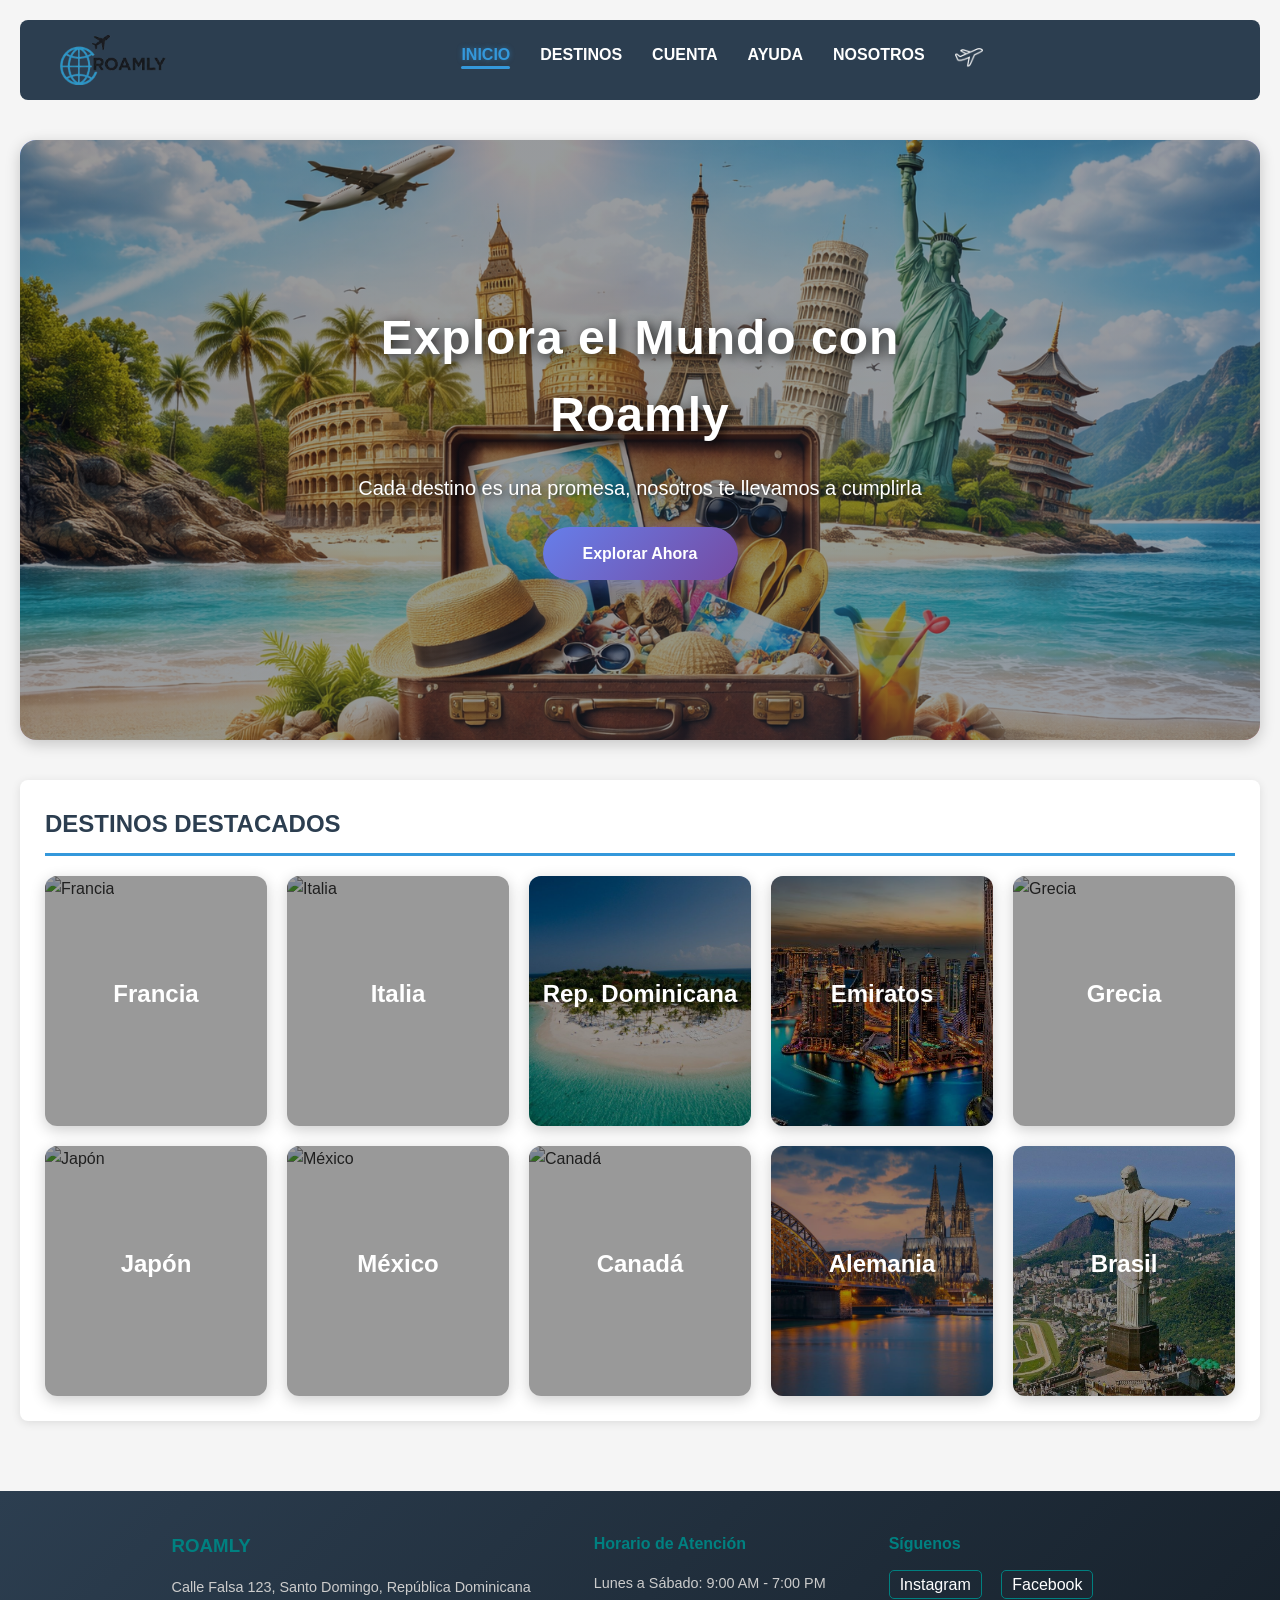
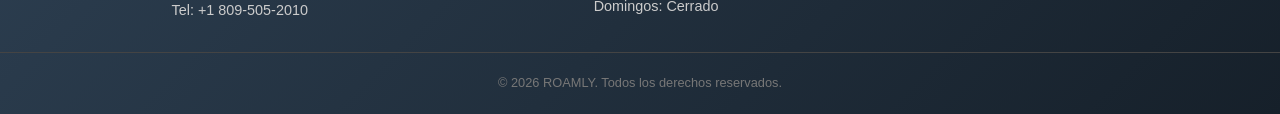
==== index.html @ 63ed26eb "Fix: renamed Index.html to index.html for GitHub Pages" ====
<!DOCTYPE HTML>
<HTML lang="ES">
    <HEAD>
        <META charset="UTF-8">
        <link rel="stylesheet" href="Style.css">
        <title>Roamly.com</title>
        
    </HEAD>

    <body>
        <div class="container">
            <!-- CONTENIDO PRINCIPAL -->
            <main class="main-content">
                <!-- MENÚ HORIZONTAL CON LOGO -->
                <nav class="site-nav">
                    <div class="nav-container">
                        <div class="logo-nav">
                            <img src="IMAGES/ROAMLY.png" alt="logo" class="logo-nav-img">
                        </div>
                        <ul>
                            <li><a href="index.html">Inicio</a></li>
                            <li><a href="Destinos.html">Destinos</a></li>
                            <li><a href="Cuenta.html">Cuenta</a></li>
                            <li><a href="Ayuda.html">Ayuda</a></li>
                            <li><a href="Nosotros.html">Nosotros</a></li>
                            <li class="nav-trips">
                                <a href="MisViajes.html" title="Mis Viajes"><img src="IMAGES/Avion.png" alt="Mis Viajes" class="airplane-icon"></a>
                                <span class="notification-dot" id="notificationDot"></span>
                            </li>
                        </ul>
                    </div>
                </nav>

                <!-- VIDEO DE FONDO -->
                <div class="video-background">
                    <div class="video-overlay"></div>
                    <div class="video-content">
                        <h1>Explora el Mundo con Roamly</h1>
                        <p>Cada destino es una promesa, nosotros te llevamos a cumplirla</p>
                        <a href="Destinos.html" class="cta-button">Explorar Ahora</a>
                    </div>
                </div>

                <!-- DESTINOS DESTACADOS -->
                <section class="section">
                    <h2>DESTINOS DESTACADOS</h2>
                    <div class="gallery destinations-gallery">
                        <div class="destination-card" data-pais="Francia" data-imagen="IMAGES PAISES/francia.jpeg">
                            <img src="IMAGES PAISES/francia.jpeg" alt="Francia">
                            <div class="destination-overlay">
                                <h3>Francia</h3>
                            </div>
                        </div>
                        <div class="destination-card" data-pais="Italia" data-imagen="IMAGES PAISES/italia.jpeg">
                            <img src="IMAGES PAISES/italia.jpeg" alt="Italia">
                            <div class="destination-overlay">
                                <h3>Italia</h3>
                            </div>
                        </div>
                        <div class="destination-card" data-pais="República Dominicana" data-imagen="IMAGES PAISES/rep-dom.jpeg">
                            <img src="IMAGES PAISES/REP DOM.jpeg" alt="República Dominicana">
                            <div class="destination-overlay">
                                <h3>Rep. Dominicana</h3>
                            </div>
                        </div>
                        <div class="destination-card" data-pais="Emiratos Árabes Unidos" data-imagen="IMAGES PAISES/emiratos-arabes.jpeg">
                            <img src="IMAGES PAISES/EMIRATOS ARABES.jpeg" alt="Emiratos Árabes Unidos">
                            <div class="destination-overlay">
                                <h3>Emiratos</h3>
                            </div>
                        </div>
                        <div class="destination-card" data-pais="Grecia" data-imagen="IMAGES PAISES/grecia.jpeg">
                            <img src="IMAGES PAISES/grecia.jpeg" alt="Grecia">
                            <div class="destination-overlay">
                                <h3>Grecia</h3>
                            </div>
                        </div>
                        <div class="destination-card" data-pais="Japón" data-imagen="IMAGES PAISES/japon.jpeg">
                            <img src="IMAGES PAISES/japon.jpeg" alt="Japón">
                            <div class="destination-overlay">
                                <h3>Japón</h3>
                            </div>
                        </div>
                        <div class="destination-card" data-pais="México" data-imagen="IMAGES PAISES/mexico.jpeg">
                            <img src="IMAGES PAISES/mexico.jpeg" alt="México">
                            <div class="destination-overlay">
                                <h3>México</h3>
                            </div>
                        </div>
                        <div class="destination-card" data-pais="Canadá" data-imagen="IMAGES PAISES/canada.jpeg">
                            <img src="IMAGES PAISES/canada.jpeg" alt="Canadá">
                            <div class="destination-overlay">
                                <h3>Canadá</h3>
                            </div>
                        </div>
                        <div class="destination-card" data-pais="Alemania" data-imagen="IMAGES PAISES/ALEMANIA.jpeg">
                            <img src="IMAGES PAISES/ALEMANIA.jpeg" alt="Alemania">
                            <div class="destination-overlay">
                                <h3>Alemania</h3>
                            </div>
                        </div>
                        <div class="destination-card" data-pais="Brasil" data-imagen="IMAGES PAISES/BRASIL.jpeg">
                            <img src="IMAGES PAISES/BRASIL.jpeg" alt="Brasil">
                            <div class="destination-overlay">
                                <h3>Brasil</h3>
                            </div>
                        </div>
                    </div>
                </section>

                

            </main>
        </div>

        <!-- FOOTER -->
        <footer class="pie-pagina">
            <div class="footer-contenido">
                <div class="info-contacto">
                    <h3>ROAMLY</h3>
                    <p>Calle Falsa 123, Santo Domingo, República Dominicana</p>
                    <p>Tel: +1 809-505-2010</p>
                </div>
                
                <div class="horario">
                    <h4>Horario de Atención</h4>
                    <p>Lunes a Sábado: 9:00 AM - 7:00 PM</p>
                    <p>Domingos: Cerrado</p>
                </div>

                <div class="redes">
                    <h4>Síguenos</h4>
                    <a href="#">Instagram</a>
                    <a href="#">Facebook</a>
                </div>
            </div>
            <div class="copyright">
                <p>&copy; 2026 ROAMLY. Todos los derechos reservados.</p>
            </div>
        </footer>

        <!-- Modal para seleccionar origen, fecha y personas -->
        <div class="modal" id="cityModal" aria-hidden="true">
            <div class="modal-content" role="dialog" aria-modal="true" aria-labelledby="modalTitle">
                <div class="modal-header">
                    <h2 id="modalTitle">Seleccionar viaje</h2>
                    <span class="close" id="modalClose" aria-label="Cerrar">&times;</span>
                </div>
                <div class="modal-body">
                    <form id="tripForm" class="support-form">
                        <div class="form-group">
                            <label for="destination">Destino</label>
                            <input type="text" id="destination" name="destination" readonly>
                        </div>

                        <div class="form-group">
                            <label for="origin">Desde (origen)</label>
                            <input type="text" id="origin" name="origin" placeholder="Ciudad de salida" required>
                        </div>

                        <div class="form-group">
                            <label for="date">Fecha</label>
                            <input type="date" id="date" name="date" required>
                        </div>

                        <div class="form-group">
                            <label for="people">Personas</label>
                            <input type="number" id="people" name="people" min="1" value="1" required>
                        </div>
                        <div class="form-group">
                            <label>Precio estimado</label>
                            <div id="pricePreview" class="price-preview"></div>
                        </div>

                        <div style="display:flex;gap:12px;justify-content:flex-end;margin-top:18px;">
                            <button type="button" class="support-btn" id="confirmTrip">Confirmar</button>
                            <button type="button" class="support-btn" id="cancelTrip" style="background:#bdc3c7;color:#111;">Cancelar</button>
                        </div>
                    </form>
                </div>
            </div>
        </div>

        <script src="notifications.js"></script>

<script src="script.js"></script>

    </body>
</HTML>
---- Style.css ----
/* RESETEO Y ESTILOS GENERALES */
* {
    margin: 0;
    padding: 0;
    box-sizing: border-box;
}

body {
    font-family: 'Segoe UI', Tahoma, Geneva, Verdana, sans-serif;
    background-color: #f5f5f5;
    color: #333;
    line-height: 1.6;
}

/* CONTENEDOR PRINCIPAL CON LAYOUT DE GRID */
.container {
    display: grid;
    grid-template-columns: 1fr;
    gap: 20px;
    padding: 20px;
    max-width: 1400px;
    margin: 0 auto;
}

/* BARRA DE NAVEGACIÓN SUPERIOR */
.site-nav {
    background-color: #2c3e50;
    padding: 15px 20px;
    margin-bottom: 20px;
    border-radius: 8px;
    grid-column: 1;
    order: -1;
}

.nav-container {
    display: flex;
    align-items: center;
    justify-content: space-between;
    gap: 30px;
    max-width: 1400px;
    margin: 0 auto;
}

.logo-nav {
    display: flex;
    align-items: center;
    flex-shrink: 0;
}

.logo-nav-img {
    height: 50px;
    width: auto;
    transition: transform 0.3s ease;
}

.logo-nav-img:hover {
    transform: scale(1.1);
}

.site-nav ul {
    list-style: none;
    display: flex;
    justify-content: center;
    flex-wrap: wrap;
    gap: 30px;
    flex: 1;
    margin: 0;
}

.site-nav a {
    color: white;
    text-decoration: none;
    font-weight: 600;
    font-size: 16px;
    transition: color 0.3s ease, text-shadow 0.3s ease;
    text-transform: uppercase;
}

.site-nav a:hover,
.site-nav a.active {
    color: #3498db;
    text-shadow: 0 0 5px rgba(52, 152, 219, 0.5);
}

.site-nav a.active {
    position: relative;
}

.site-nav a.active::after {
    content: '';
    position: absolute;
    left: 0;
    right: 0;
    bottom: -6px;
    height: 3px;
    background: #3498db;
    border-radius: 2px;
}

.site-nav a:hover {
    color: #3498db;
    text-shadow: 0 0 5px rgba(52, 152, 219, 0.5);
}


/* CARROUSEL DE DESTINOS*/
.carrusel {
  width: 100%;
  height: 350px;
  overflow: hidden;
  border-radius: 12px;
}

.carrusel-container {
  display: flex;
  width: 100%;
  height: 100%;
  transition: transform 0.1s ease-in-out;
}

.carrusel-container img {
  width: 100%;
  height: 100%;
  object-fit: cover;
  flex: 0 0 100%;
}

.carrusel-controls {
  position: absolute;
  top: 50%;
  transform: translateY(-50%);
  width: 100%;
  display: flex;
  justify-content: space-between;
  padding: 0 20px;
}

.carrusel-controls button {
  background-color: rgba(0, 0, 0, 0.5);
  color: #fff;
  border: none;
  border-radius: 50%;
  width: 40px;
  height: 40px;
  display: flex;
  justify-content: center;
  align-items: center;
  cursor: pointer;
  transition: background-color 0.3s ease;
}

.carrusel-controls button:hover {
  background-color: rgba(0, 0, 0, 0.7);
}

/* CONTENIDO PRINCIPAL */
.main-content {
    display: flex;
    flex-direction: column;
    gap: 20px;
}

/* SECCIONES */
.section {
    background-color: white;
    padding: 25px;
    border-radius: 8px;
    box-shadow: 0 2px 10px rgba(0, 0, 0, 0.1);
}

.section h2 {
    color: #2c3e50;
    margin-bottom: 20px;
    font-size: 24px;
    border-bottom: 3px solid #3498db;
    padding-bottom: 10px;
}

.section h3 {
    color: #2c3e50;
    margin-bottom: 15px;
    font-size: 18px;
}

.section-description {
    color: #7f8c8d;
    font-size: 15px;
    margin-bottom: 20px;
    font-style: italic;
}

/* GALERÍA DE IMÁGENES */
.gallery {
    display: grid;
    grid-template-columns: repeat(auto-fit, minmax(280px, 1fr));
    gap: 20px;
    margin-top: 15px;
}

.gallery-item {
    width: 100%;
    height: 300px;
    object-fit: cover;
    background-color: #f9f9f9;
    border-radius: 16px;
    transition: all 0.3s ease;
    cursor: pointer;
    box-shadow: 0 2px 8px rgba(0, 0, 0, 0.15);
    position: relative;
}

.gallery-item:hover {
    object-fit: contain;
    transform: scale(1.08);
    box-shadow: 0 10px 30px rgba(52, 152, 219, 0.5);
    z-index: 10;
}


/* FOOTER */
.footer {
    background: linear-gradient(135deg, #1a252f 0%, #2c3e50 50%, #16202a 100%);
    color: white;
    padding: 60px 20px 0;
    margin-top: 60px;
    border-top: 4px solid #3498db;
    position: relative;
    overflow: hidden;
}

.footer::before {
    content: '';
    position: absolute;
    top: 0;
    left: 0;
    right: 0;
    bottom: 0;
    background: radial-gradient(circle at 20% 50%, rgba(52, 152, 219, 0.1) 0%, transparent 50%),
                radial-gradient(circle at 80% 80%, rgba(46, 204, 113, 0.1) 0%, transparent 50%);
    pointer-events: none;
}

.footer-content {
    display: grid;
    grid-template-columns: repeat(auto-fit, minmax(250px, 1fr));
    gap: 40px;
    max-width: 1400px;
    margin: 0 auto 40px;
    position: relative;
    z-index: 1;
}

.footer-section {
    padding: 20px 0;
}

.footer-section h3 {
    font-size: 18px;
    margin-bottom: 20px;
    color: #3498db;
    font-weight: 700;
    text-transform: uppercase;
    letter-spacing: 1px;
    position: relative;
    padding-bottom: 12px;
}

.footer-section h3::after {
    content: '';
    position: absolute;
    bottom: 0;
    left: 0;
    width: 40px;
    height: 3px;
    background: linear-gradient(90deg, #3498db, #2ecc71);
    border-radius: 2px;
}

.footer-section p {
    color: #bdc3c7;
    font-size: 14px;
    line-height: 1.8;
    margin-bottom: 12px;
    transition: color 0.3s ease;
}

.footer-section p:hover {
    color: #ecf0f1;
}

.footer-section a {
    color: #3498db;
    text-decoration: none;
    font-weight: 600;
    transition: all 0.3s ease;
}

.footer-section a:hover {
    color: #2ecc71;
    text-shadow: 0 0 10px rgba(46, 204, 113, 0.5);
    transform: translateX(5px);
}

.footer-section ul {
    list-style: none;
}

.footer-section ul li {
    margin-bottom: 12px;
    padding-left: 20px;
    position: relative;
}

.footer-section ul li::before {
    content: '▸';
    position: absolute;
    left: 0;
    color: #3498db;
    font-size: 16px;
    transition: all 0.3s ease;
}

.footer-section ul li:hover::before {
    color: #2ecc71;
    transform: translateX(3px);
}

.footer-section ul li a {
    display: block;
}

/* REDES SOCIALES */
.social-links {
    display: flex;
    gap: 15px;
    flex-wrap: wrap;
}

.social-icon {
    display: inline-flex;
    align-items: center;
    justify-content: center;
    width: 40px;
    height: 40px;
    background: linear-gradient(135deg, #3498db, #2980b9);
    color: white;
    border-radius: 50%;
    text-decoration: none;
    font-weight: bold;
    font-size: 16px;
    transition: all 0.3s ease;
    box-shadow: 0 4px 15px rgba(52, 152, 219, 0.3);
}

.social-icon:hover {
    background: linear-gradient(135deg, #2ecc71, #27ae60);
    transform: translateY(-5px) rotate(10deg);
    box-shadow: 0 6px 20px rgba(46, 204, 113, 0.4);
}

/* FOOTER BOTTOM */
.footer-bottom {
    background-color: rgba(0, 0, 0, 0.3);
    padding: 25px 20px;
    text-align: center;
    border-top: 1px solid rgba(52, 152, 219, 0.3);
    position: relative;
    z-index: 1;
}

.footer-bottom p {
    color: #bdc3c7;
    font-size: 14px;
    margin: 0;
    letter-spacing: 0.5px;
}

.footer-bottom p::before {
    content: '© ';
}

/* RESPONSIVE FOOTER */
@media (max-width: 768px) {
    .footer {
        padding: 40px 15px 0;
    }

    .footer-content {
        grid-template-columns: 1fr;
        gap: 30px;
    }

}

/* FOOTER ADDITIONS */
.footer-logo {
    height: 60px;
    margin-bottom: 12px;
}

.subscribe form {
    display: flex;
    gap: 8px;
    flex-wrap: wrap;
}

.subscribe input[type=email] {
    flex: 1;
    padding: 8px 12px;
    border-radius: 4px;
    border: none;
    font-size: 14px;
}

.subscribe-btn {
    background: #3498db;
    color: #fff;
    padding: 8px 16px;
    border: none;
    border-radius: 4px;
    cursor: pointer;
    transition: background 0.3s ease;
    font-size: 14px;
}

.subscribe-btn:hover {
    background: #2ecc71;
}

/* pie-pagina styles (nuevo footer) */
.pie-pagina {
    /* tono acorde con la paleta principal (navy/azul grisáceo) */
    background: linear-gradient(135deg, #2c3e50 0%, #16202a 100%);
    color: #fff;
    padding: 40px 0 20px 0;
    margin-top: 50px;
}

.footer-contenido {
    display: flex;
    justify-content: space-around;
    flex-wrap: wrap;
    max-width: 1000px;
    margin: auto;
}

.footer-contenido h3, .footer-contenido h4 {
    color: #008080;
    margin-bottom: 15px;
}

.footer-contenido p {
    font-size: 0.9rem;
    color: #ccc;
}

.redes a {
    color: #fff;
    text-decoration: none;
    margin-right: 15px;
    border: 1px solid #008080;
    padding: 5px 10px;
    border-radius: 5px;
    transition: 0.3s;
}

.redes a:hover {
    background-color: #008080;
}

.copyright {
    text-align: center;
    border-top: 1px solid #444;
    margin-top: 30px;
    padding-top: 20px;
    font-size: 0.8rem;
    color: #777;
}

    .footer-section {
        text-align: center;
    }

    .footer-section h3::after {
        left: 50%;
        transform: translateX(-50%);
    }

    .footer-section ul li {
        padding-left: 0;
    }

    .footer-section ul li::before {
        display: none;
    }

    .social-links {
        justify-content: center;
    }

    .footer-bottom {
        padding: 20px 15px;
    }

/* modernizar Nosotros */
.about-content {
    display: flex;
    gap: 30px;
    align-items: center;
    flex-wrap: wrap;
    margin-top: 20px;
}
.about-text {
    flex: 1 1 400px;
}
.about-image img {
    width: 80%;
    max-width: 300px;
    border-radius: 12px;
    box-shadow: 0 4px 15px rgba(0,0,0,0.2);
}

.mission-grid {
    display: grid;
    grid-template-columns: repeat(auto-fit,minmax(220px,1fr));
    gap: 20px;
    margin-top: 20px;
}
.mission-card {
    background: #fff;
    padding: 20px;
    border-radius: 8px;
    box-shadow: 0 2px 10px rgba(0,0,0,0.1);
    text-align: center;
}
.mission-card h3 {
    color: #2c3e50;
    margin-bottom: 10px;
}

.team-grid {
    display: grid;
    grid-template-columns: repeat(auto-fit,minmax(180px,1fr));
    gap: 30px;
    margin-top: 20px;
}
.team-member {
    text-align: center;
}
.team-member img {
    width: 140px;
    height: 140px;
    object-fit: cover;
    border-radius: 50%;
    margin-bottom: 10px;
    box-shadow: 0 4px 12px rgba(0,0,0,0.2);
}
.team-member h4 {
    margin-bottom: 4px;
    color: #2c3e50;
}
.team-member p {
    font-size: 14px;
    color: #7f8c8d;
}

/* búsqueda de destinos */
.search-container {
    position: relative;
    margin-right: 20px;
    flex: 0.8;
}

#countrySearch {
    width: 100%;
    padding: 12px 18px;
    border-radius: 8px;
    border: 2px solid #3498db;
    font-size: 15px;
    background-color: white;
    color: #2c3e50;
    transition: all 0.3s ease;
    box-shadow: 0 2px 8px rgba(52, 152, 219, 0.15);
    font-weight: 500;
}

#countrySearch:focus {
    outline: none;
    border-color: #2980b9;
    box-shadow: 0 4px 15px rgba(52, 152, 219, 0.3);
    background-color: #f8fbff;
}

#countrySearch::placeholder {
    color: #95a5a6;
    font-weight: 400;
}

#suggestions {
    position: absolute;
    top: 100%;
    left: 0;
    right: 0;
    background: white;
    border: 2px solid #3498db;
    border-top: none;
    border-radius: 0 0 8px 8px;
    max-height: 250px;
    overflow-y: auto;
    z-index: 1000;
    display: none;
    box-shadow: 0 4px 12px rgba(52, 152, 219, 0.2);
}
#suggestions div {
    padding: 12px 18px;
    cursor: pointer;
    transition: background-color 0.2s ease;
    color: #2c3e50;
    font-weight: 500;
    border-bottom: 1px solid #ecf0f1;
}
#suggestions div:last-child {
    border-bottom: none;
}
#suggestions div:hover {
    background: #e8f4ff;
    color: #2980b9;
}

/* CARRUSEL */
.carousel {
    position: relative;
    width: 100%;
    margin-bottom: 20px;
    border-radius: 16px;
    overflow: hidden;
    box-shadow: 0 2px 10px rgba(0, 0, 0, 0.1);
    background-color: #000;
}

.carousel-container {
    position: relative;
    width: 100%;
    height: 400px;
    display: flex;
    align-items: center;
    justify-content: center;
}

.carousel-item {
    display: none;
    width: 100%;
    height: 100%;
    object-fit: cover;
    animation: fadeIn 0.5s;
}

.carousel-item.active {
    display: block;
}

@keyframes fadeIn {
    from {
        opacity: 0;
    }
    to {
        opacity: 1;
    }
}

.carousel-btn {
    position: absolute;
    top: 50%;
    transform: translateY(-50%);
    background-color: rgba(0, 0, 0, 0.5);
    color: white;
    border: none;
    padding: 12px 18px;
    font-size: 24px;
    cursor: pointer;
    border-radius: 4px;
    z-index: 10;
    transition: background-color 0.3s;
}

.carousel-btn:hover {
    background-color: rgba(0, 0, 0, 0.8);
}

.carousel-btn.prev {
    left: 10px;
}

.carousel-btn.next {
    right: 10px;
}

.carousel-dots {
    position: absolute;
    bottom: 15px;
    left: 50%;
    transform: translateX(-50%);
    display: flex;
    gap: 10px;
    z-index: 10;
}

.dot {
    width: 12px;
    height: 12px;
    border-radius: 50%;
    background-color: rgba(255, 255, 255, 0.5);
    cursor: pointer;
    transition: background-color 0.3s;
}

.dot.active {
    background-color: rgba(255, 255, 255, 1);
}

/* RESPONSIVE */
@media (max-width: 1024px) {
    .container {
        grid-template-columns: 1fr;
        gap: 15px;
    }

    .sidebar-left,
    .sidebar-right {
        position: static;
        margin-bottom: 20px;
    }

    .site-nav {
        grid-column: auto;
    }

    .site-nav ul {
        flex-direction: column;
        gap: 10px;
    }

    .site-nav a {
        display: block;
        text-align: center;
        padding: 10px 0;
    }
}

@media (max-width: 768px) {
    .gallery {
        grid-template-columns: 1fr;
    }

    .sidebar-left h1 {
        font-size: 22px;
    }

    .section {
        padding: 15px;
    }

    .section h2 {
        font-size: 20px;
    }
}

/* EFECTOS Y TRANSICIONES */
a {
    transition: all 0.3s ease;
}

img {
    max-width: 100%;
    height: auto;
}

/* SCROLLBAR PERSONALIZADO */
::-webkit-scrollbar {
    width: 10px;
}

::-webkit-scrollbar-track {
    background: #f1f1f1;
}

::-webkit-scrollbar-thumb {
    background: #3498db;
    border-radius: 5px;
}

::-webkit-scrollbar-thumb:hover {
    background: #2980b9;
}
/* ESTILOS PARA DESTINOS INTERACTIVOS */
.destinations-gallery {
    display: grid;
    grid-template-columns: repeat(auto-fill, minmax(200px, 1fr));
    gap: 20px;
}

.destination-card {
    position: relative;
    height: 250px;
    border-radius: 12px;
    overflow: hidden;
    cursor: pointer;
    box-shadow: 0 4px 15px rgba(0, 0, 0, 0.2);
    transition: transform 0.3s ease, box-shadow 0.3s ease;
}

.destination-card:hover {
    transform: translateY(-10px);
    box-shadow: 0 8px 25px rgba(0, 0, 0, 0.3);
}

.destination-card img {
    width: 100%;
    height: 100%;
    object-fit: cover;
    transition: transform 0.3s ease;
}

.destination-card:hover img {
    transform: scale(1.1);
}

.destination-overlay {
    position: absolute;
    top: 0;
    left: 0;
    right: 0;
    bottom: 0;
    background: rgba(0, 0, 0, 0.4);
    display: flex;
    align-items: center;
    justify-content: center;
    transition: background 0.3s ease;
}

.destination-card:hover .destination-overlay {
    background: rgba(102, 126, 234, 0.6);
}

.destination-overlay h3 {
    color: white;
    font-size: 24px;
    text-align: center;
    font-weight: 600;
}

/* MODAL PARA CIUDADES */
.modal {
    display: none;
    position: fixed;
    z-index: 1000;
    left: 0;
    top: 0;
    width: 100%;
    height: 100%;
    background-color: rgba(0, 0, 0, 0.5);
    animation: fadeIn 0.3s ease;
}

.modal-content {
    background-color: #fff;
    margin: 5% auto;
    padding: 0;
    border-radius: 16px;
    width: 90%;
    max-width: 600px;
    box-shadow: 0 10px 40px rgba(0, 0, 0, 0.3);
    animation: slideInUp 0.3s ease;
}

.modal-header {
    display: flex;
    justify-content: space-between;
    align-items: center;
    padding: 30px;
    border-bottom: 2px solid #f0f0f0;
    background: linear-gradient(135deg, #667eea 0%, #764ba2 100%);
    color: white;
    border-radius: 16px 16px 0 0;
}

.modal-header h2 {
    margin: 0;
    font-size: 28px;
    font-weight: 600;
}

.close {
    font-size: 32px;
    font-weight: bold;
    cursor: pointer;
    color: white;
    transition: opacity 0.3s ease;
}

.close:hover {
    opacity: 0.7;
}

.modal-body {
    padding: 30px;
    max-height: 500px;
    overflow-y: auto;
}

.cities-list {
    display: flex;
    flex-direction: column;
    gap: 15px;
}

.city-item {
    display: flex;
    justify-content: space-between;
    align-items: center;
    padding: 20px;
    background: #f9f9f9;
    border-radius: 10px;
    border-left: 4px solid #667eea;
    transition: all 0.3s ease;
}

.city-item:hover {
    background: #f0f0f0;
    transform: translateX(5px);
}

.city-info h3 {
    margin: 0;
    font-size: 18px;
    color: #333;
}

.city-info p {
    margin: 5px 0 0 0;
    color: #666;
    font-size: 14px;
}

.btn-select {
    background: linear-gradient(135deg, #667eea 0%, #764ba2 100%);
    color: white;
    border: none;
    padding: 10px 25px;
    border-radius: 25px;
    cursor: pointer;
    font-weight: 600;
    transition: all 0.3s ease;
    box-shadow: 0 4px 15px rgba(102, 126, 234, 0.4);
}

.btn-select:hover {
    transform: translateY(-2px);
    box-shadow: 0 6px 20px rgba(102, 126, 234, 0.6);
}

.btn-select:active {
    transform: translateY(0);
}

/* MENSAJE DE CONFIRMACIÓN */
.confirmation-message {
    position: fixed;
    bottom: 30px;
    right: 30px;
    background: #27ae60;
    color: white;
    padding: 20px 30px;
    border-radius: 10px;
    box-shadow: 0 4px 15px rgba(0, 0, 0, 0.2);
    font-weight: 600;
    animation: slideInRight 0.3s ease, slideOutRight 0.3s ease 1.7s;
    z-index: 2000;
}

/* PUNTO DE NOTIFICACIÓN */
.nav-trips {
    position: relative;
}

/* panel de resumen junto al icono del avión */
.trips-preview {
    position: absolute;
    top: 100%;
    right: 0;
    background: white;
    border: 1px solid #ccc;
    border-radius: 4px;
    width: 260px;
    max-height: 300px;
    overflow-y: auto;
    box-shadow: 0 4px 12px rgba(0,0,0,0.15);
    font-size: 14px;
    z-index: 1000;
    padding: 8px 0;
    display: none;
}

.trips-preview .preview-item {
    padding: 8px 12px;
    border-bottom: 1px solid #eee;
}

.trips-preview .preview-item:last-child {
    border-bottom: none;
}

.trips-preview .preview-item strong {
    display: block;
    color: #2c3e50;
}

.trips-preview .empty-preview {
    padding: 12px;
    color: #7f8c8d;
    text-align: center;
}

/* ESTILOS PARA FORMULARIO DE SOPORTE */
.support-card {
    background-color: #fff;
    padding: 22px;
    border-radius: 12px;
    box-shadow: 0 6px 25px rgba(0,0,0,0.08);
    max-width: 900px;
    margin: 0 auto 20px;
}

.support-card h2 {
    margin: 0 0 8px 0;
    color: #2c3e50;
}

.support-form .form-group {
    margin-bottom: 14px;
}

.support-form label {
    display: block;
    margin-bottom: 6px;
    color: #2c3e50;
    font-weight: 600;
}

.support-form input[type="text"],
.support-form input[type="email"],
.support-form select,
.support-form textarea {
    width: 100%;
    padding: 10px 12px;
    border: 1px solid #dcdcdc;
    border-radius: 8px;
    font-size: 14px;
    transition: border-color 0.2s ease, box-shadow 0.2s ease;
}

/* precio estimado dentro del modal */
.price-preview {
    min-height: 24px;
    padding: 6px 10px;
    border: 1px solid #dcdcdc;
    border-radius: 6px;
    background: #f9f9f9;
    font-weight: 600;
    color: #27ae60;
}

/* AUTOCOMPLETE (ORIGEN) */
.autocomplete { position: relative; }
.autocomplete-list {
    position: absolute;
    top: 100%;
    left: 0;
    right: 0;
    background: #fff;
    border: 1px solid #e6e6e6;
    max-height: 220px;
    overflow-y: auto;
    z-index: 1500;
    border-radius: 8px;
    box-shadow: 0 6px 20px rgba(0,0,0,0.08);
    padding: 6px 0;
}
.autocomplete-item {
    padding: 10px 14px;
    cursor: pointer;
    font-size: 14px;
    color: #333;
}
.autocomplete-item:hover,
.autocomplete-item.active {
    background: #f0f4ff;
}

.support-form input:focus,
.support-form textarea:focus,
.support-form select:focus {
    outline: none;
    border-color: #667eea;
    box-shadow: 0 6px 18px rgba(102,126,234,0.08);
}

.support-btn {
    display: inline-block;
    padding: 12px 22px;
    background: linear-gradient(135deg, #667eea 0%, #764ba2 100%);
    color: white;
    border: none;
    border-radius: 10px;
    font-weight: 700;
    cursor: pointer;
}

.support-btn:hover {
    transform: translateY(-3px);
    box-shadow: 0 8px 25px rgba(102,126,234,0.25);
}

@media (max-width: 768px) {
    .support-card { padding: 16px; }
}

.notification-dot {
    position: absolute;
    width: 12px;
    height: 12px;
    background: #e74c3c;
    border-radius: 50%;
    top: -5px;
    right: -8px;
    animation: pulse 1.5s ease infinite;
}

@keyframes pulse {
    0% {
        box-shadow: 0 0 0 0 rgba(231, 76, 60, 0.7);
    }
    70% {
        box-shadow: 0 0 0 10px rgba(231, 76, 60, 0);
    }
    100% {
        box-shadow: 0 0 0 0 rgba(231, 76, 60, 0);
    }
}

/* ICONO DEL AVIÓN */
.airplane-icon {
    width: 28px;
    height: 28px;
    display: inline-block;
    transition: transform 0.3s ease;
    filter: brightness(0) invert(1);
}

.airplane-icon:hover {
    transform: scale(1.1);
}

/* ANIMACIONES */
@keyframes slideInUp {
    from {
        transform: translateY(30px);
        opacity: 0;
    }
    to {
        transform: translateY(0);
        opacity: 1;
    }
}

@keyframes slideInRight {
    from {
        transform: translateX(100px);
        opacity: 0;
    }
    to {
        transform: translateX(0);
        opacity: 1;
    }
}

@keyframes slideOutRight {
    from {
        transform: translateX(0);
        opacity: 1;
    }
    to {
        transform: translateX(100px);
        opacity: 0;
    }
}

@keyframes fadeIn {
    from {
        opacity: 0;
    }
    to {
        opacity: 1;
    }
}

/* PÁGINA DE MIS VIAJES */
.trips-list {
    display: grid;
    grid-template-columns: repeat(auto-fill, minmax(300px, 1fr));
    gap: 20px;
    margin-top: 20px;
}

.trip-card {
    background: white;
    border-radius: 16px;
    overflow: hidden;
    box-shadow: 0 4px 15px rgba(0, 0, 0, 0.1);
    border: 1px solid rgba(102, 126, 234, 0.15);
    transition: all 0.3s ease;
    animation: fadeInUp 0.5s ease;
}

.trip-card:hover {
    box-shadow: 0 10px 28px rgba(0, 0, 0, 0.15);
    transform: translateY(-4px);
}

.trip-image img {
    width: 100%;
    height: 190px;
    object-fit: cover;
    display: block;
}

.trip-content {
    display: flex;
    flex-direction: column;
    gap: 18px;
    padding: 18px;
}

.trip-info h3 {
    margin: 0;
    font-size: 22px;
    color: #333;
}

.trip-country {
    color: #667eea;
    font-weight: 600;
    margin: 5px 0;
}

.trip-date {
    color: #999;
    font-size: 13px;
}

.trip-price {
    color: #e74c3c;
    font-weight: 700;
    font-size: 13px;
    margin: 10px 0 0 0;
}


.btn-remove {
    background: #e74c3c;
    color: white;
    border: none;
    width: 35px;
    height: 35px;
    border-radius: 50%;
    font-size: 24px;
    cursor: pointer;
    transition: all 0.3s ease;
    display: flex;
    align-items: center;
    justify-content: center;
    padding: 0;
    flex-shrink: 0;
    align-self: flex-end;
}

.btn-remove:hover {
    background: #c0392b;
    transform: scale(1.1);
}

.trips-stats {
    background: white;
    border-radius: 12px;
    padding: 30px;
    box-shadow: 0 4px 15px rgba(0, 0, 0, 0.1);
}

.stats-container {
    display: grid;
    grid-template-columns: repeat(auto-fit, minmax(150px, 1fr));
    gap: 20px;
    margin-top: 20px;
}

.stat-card {
    background: linear-gradient(135deg, #667eea 0%, #764ba2 100%);
    color: white;
    padding: 25px;
    border-radius: 12px;
    text-align: center;
    box-shadow: 0 4px 15px rgba(102, 126, 234, 0.3);
    transition: all 0.3s ease;
}

.stat-card:hover {
    transform: translateY(-5px);
    box-shadow: 0 8px 25px rgba(102, 126, 234, 0.5);
}

.stat-number {
    font-size: 36px;
    font-weight: bold;
    margin-bottom: 10px;
}

.stat-card p {
    margin: 0;
    font-size: 14px;
    opacity: 0.9;
}

.stat-card .btn-gradient {
    background: white;
    color: #667eea;
    border: none;
    padding: 10px 20px;
    border-radius: 25px;
    cursor: pointer;
    font-weight: 600;
    width: 100%;
    transition: all 0.3s ease;
}

.stat-card .btn-gradient:hover {
    background: #f0f0f0;
}

.empty-state {
    text-align: center;
    padding: 60px 20px;
    background: #f9f9f9;
    border-radius: 12px;
    color: #999;
}

.empty-state h3 {
    color: #666;
    margin-bottom: 10px;
}

.empty-state a {
    color: #667eea;
    text-decoration: none;
    font-weight: 600;
}

.empty-state a:hover {
    text-decoration: underline;
}

/* RESPONSIVE */
@media (max-width: 768px) {
    .trips-list {
        grid-template-columns: 1fr;
    }
    
    .stats-container {
        grid-template-columns: 1fr;
    }
}

/* ESTILOS DEL HERO / VIDEO BACKGROUND (movidos desde index.html) */
.video-background {
    position: relative;
    width: 100%;
    height: 600px;
    overflow: hidden;
    border-radius: 16px;
    margin-bottom: 20px;
    box-shadow: 0 4px 15px rgba(0, 0, 0, 0.2);
    display: flex;
    align-items: center;
    justify-content: center;
    background: linear-gradient(135deg, #667eea 0%, #764ba2 100%);
    background-size: cover;
    background-position: center;
}

.video-background::before {
    content: '';
    position: absolute;
    top: 0;
    left: 0;
    right: 0;
    bottom: 0;
    background-image: url('IMAGES/travel-background.jpg');
    background-size: cover;
    background-position: center;
    background-repeat: no-repeat;
    z-index: 0;
}

.video-overlay {
    position: absolute;
    top: 0;
    left: 0;
    width: 100%;
    height: 100%;
    background: linear-gradient(135deg, rgba(0, 0, 0, 0.4) 0%, rgba(44, 62, 80, 0.5) 100%);
    z-index: 2;
    border-radius: 16px;
}

.video-content {
    position: absolute;
    top: 50%;
    left: 50%;
    transform: translate(-50%, -50%);
    text-align: center;
    color: white;
    z-index: 3;
    width: 90%;
    max-width: 600px;
    animation: fadeInUp 0.8s ease-out;
}

@keyframes fadeInUp {
    from {
        opacity: 0;
        transform: translate(-50%, -40%);
    }
    to {
        opacity: 1;
        transform: translate(-50%, -50%);
    }
}

.video-content h1 {
    font-size: 48px;
    margin: 0 0 20px 0;
    text-shadow: 3px 3px 12px rgba(0, 0, 0, 0.8);
    font-weight: 700;
    letter-spacing: 1px;
}

.video-content p {
    font-size: 20px;
    margin: 0;
    text-shadow: 2px 2px 8px rgba(0, 0, 0, 0.8);
    line-height: 1.4;
}

.cta-button {
    display: inline-block;
    margin-top: 25px;
    padding: 14px 40px;
    background: linear-gradient(135deg, #667eea 0%, #764ba2 100%);
    color: white;
    text-decoration: none;
    border-radius: 50px;
    font-weight: 600;
    font-size: 16px;
    transition: transform 0.3s, box-shadow 0.3s;
    box-shadow: 0 4px 15px rgba(102, 126, 234, 0.4);
    border: none;
    cursor: pointer;
}

.cta-button:hover {
    transform: translateY(-3px);
    box-shadow: 0 8px 25px rgba(102, 126, 234, 0.6);
}

@media (max-width: 1024px) {
    .video-background {
        height: 500px;
    }

    .video-content h1 {
        font-size: 36px;
    }

    .video-content p {
        font-size: 18px;
    }
}

@media (max-width: 768px) {
    .video-background {
        height: 380px;
    }

    .video-content h1 {
        font-size: 28px;
    }

    .video-content p {
        font-size: 16px;
    }

    .cta-button {
        padding: 12px 30px;
        font-size: 14px;
    }
}

/* Mostrar/ocultar punto de notificación (controlado por JS) */
#notificationDot { display: none; }

.carrusel {
  width: 100%;
  height: 350px;
  overflow: hidden;
  border-radius: 12px;
}

.carrusel-container {
  display: flex;
  width: 100%;
  height: 100%;
  transition: transform 1s ease-in-out;
}

.carrusel-container img {
  width: 100%;
  height: 100%;
  object-fit: cover;
  flex: 0 0 100%;
}

@media screen and (max-width: 992px){

    .container{
        flex-direction: column;
    }

    .cards{
        grid-template-columns: repeat(2,1fr);
    }

    img{
        max-width: 100%;
        height: auto;
    }

}

@media screen and (max-width: 600px){

    body{
        overflow-x: hidden;
    }

    nav ul{
        flex-direction: column;
        align-items: center;
    }

    .container{
        width: 100%;
        padding: 10px;
    }

    .cards{
        grid-template-columns: 1fr;
    }

    h1{
        font-size: 24px;
    }

    h2{
        font-size: 20px;
    }

    p{
        font-size: 14px;
    }
    button{
        width: 100%;
    }

    img{
        width: 100%;
        height: auto;
    }

}
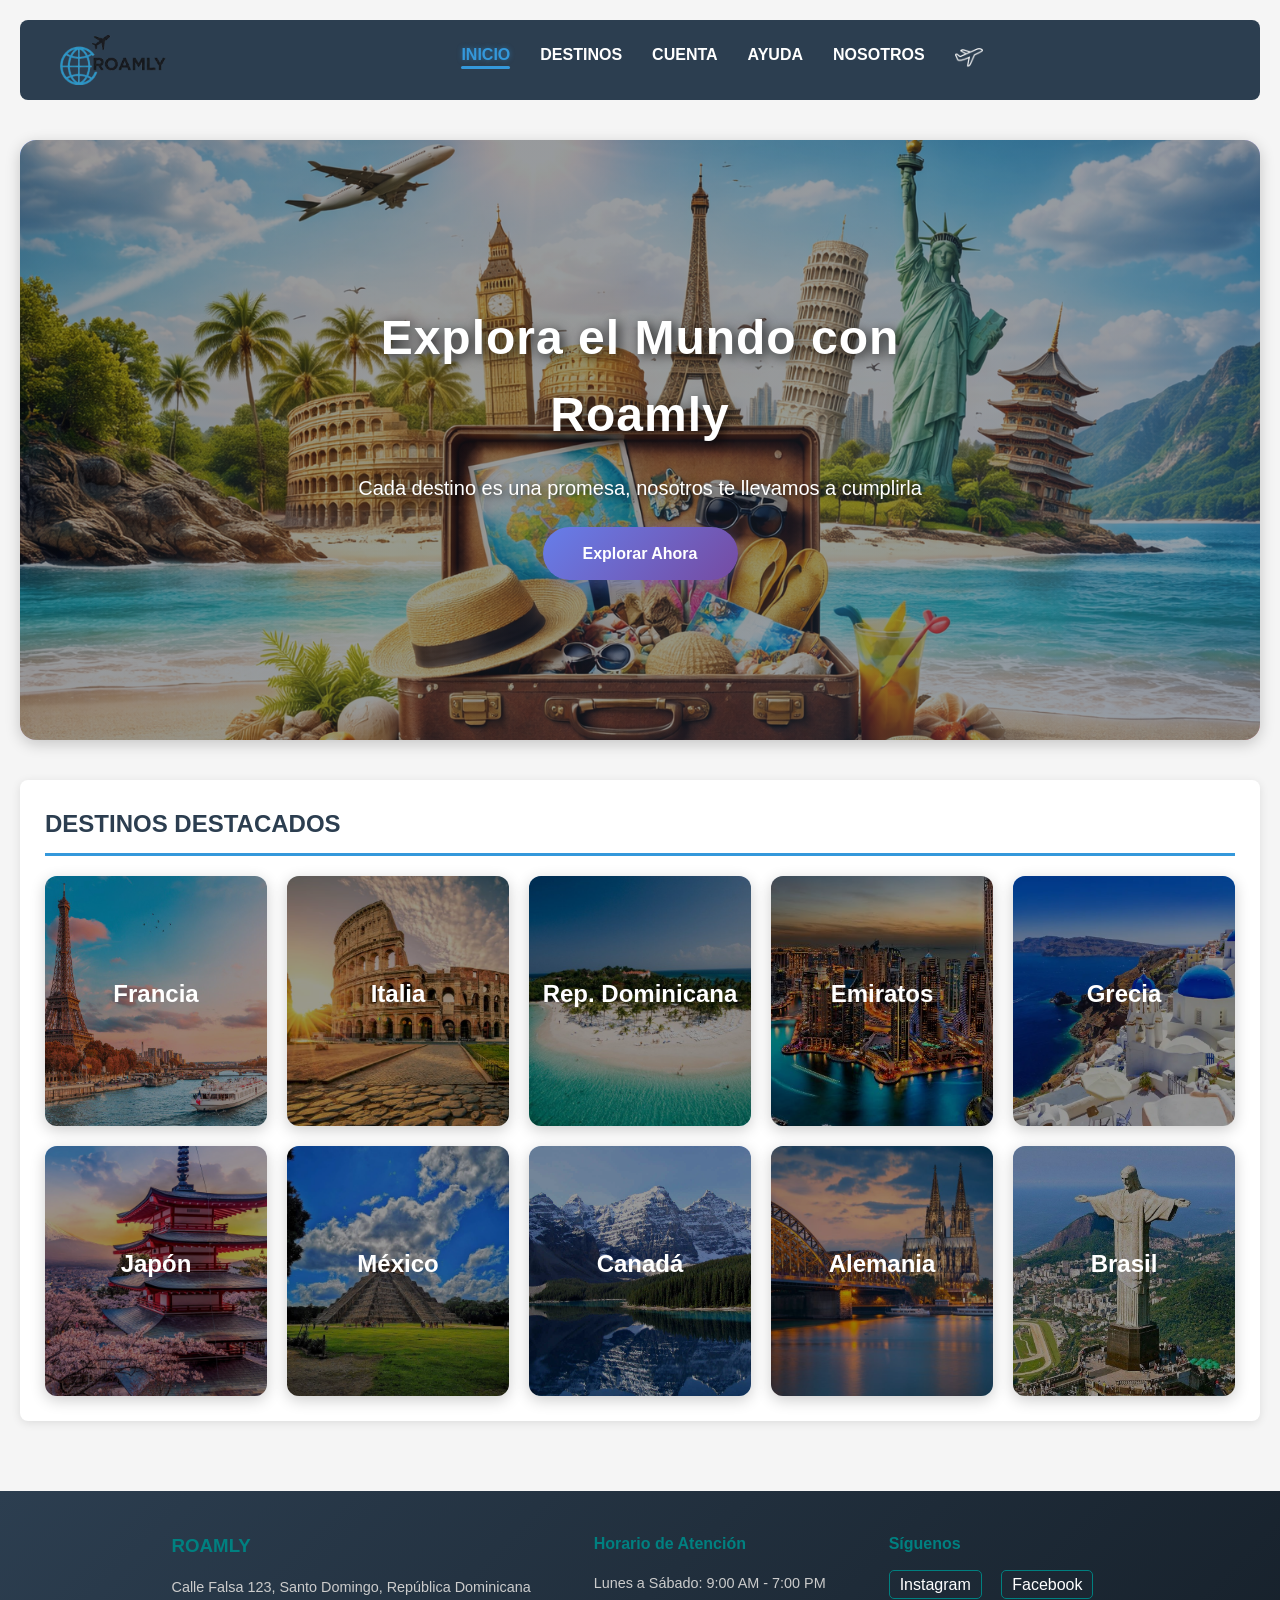
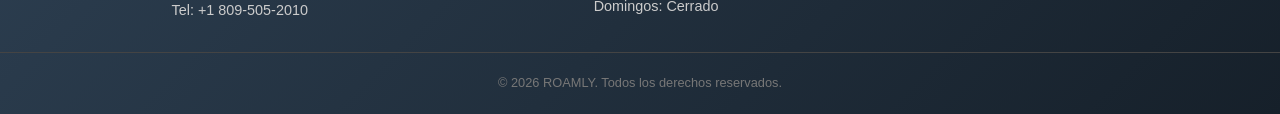
==== commit a3380399: "Fix: rutas de imagenes y nombres de carpetas" ====
--- a/index.html
+++ b/index.html
@@ -46,13 +46,13 @@
                     <h2>DESTINOS DESTACADOS</h2>
                     <div class="gallery destinations-gallery">
                         <div class="destination-card" data-pais="Francia" data-imagen="IMAGES PAISES/francia.jpeg">
-                            <img src="IMAGES PAISES/francia.jpeg" alt="Francia">
+                            <img src="IMAGES PAISES/FRANCIA.jpeg" alt="Francia">
                             <div class="destination-overlay">
                                 <h3>Francia</h3>
                             </div>
                         </div>
                         <div class="destination-card" data-pais="Italia" data-imagen="IMAGES PAISES/italia.jpeg">
-                            <img src="IMAGES PAISES/italia.jpeg" alt="Italia">
+                            <img src="IMAGES PAISES/ITALIA.jpeg" alt="Italia">
                             <div class="destination-overlay">
                                 <h3>Italia</h3>
                             </div>
@@ -70,25 +70,25 @@
                             </div>
                         </div>
                         <div class="destination-card" data-pais="Grecia" data-imagen="IMAGES PAISES/grecia.jpeg">
-                            <img src="IMAGES PAISES/grecia.jpeg" alt="Grecia">
+                            <img src="IMAGES PAISES/GRECIA.jpeg" alt="Grecia">
                             <div class="destination-overlay">
                                 <h3>Grecia</h3>
                             </div>
                         </div>
                         <div class="destination-card" data-pais="Japón" data-imagen="IMAGES PAISES/japon.jpeg">
-                            <img src="IMAGES PAISES/japon.jpeg" alt="Japón">
+                            <img src="IMAGES PAISES/JAPON.jpeg" alt="Japón">
                             <div class="destination-overlay">
                                 <h3>Japón</h3>
                             </div>
                         </div>
                         <div class="destination-card" data-pais="México" data-imagen="IMAGES PAISES/mexico.jpeg">
-                            <img src="IMAGES PAISES/mexico.jpeg" alt="México">
+                            <img src="IMAGES PAISES/MEXICO.jpeg" alt="México">
                             <div class="destination-overlay">
                                 <h3>México</h3>
                             </div>
                         </div>
                         <div class="destination-card" data-pais="Canadá" data-imagen="IMAGES PAISES/canada.jpeg">
-                            <img src="IMAGES PAISES/canada.jpeg" alt="Canadá">
+                            <img src="IMAGES PAISES/CANADA.jpeg" alt="Canadá">
                             <div class="destination-overlay">
                                 <h3>Canadá</h3>
                             </div>
